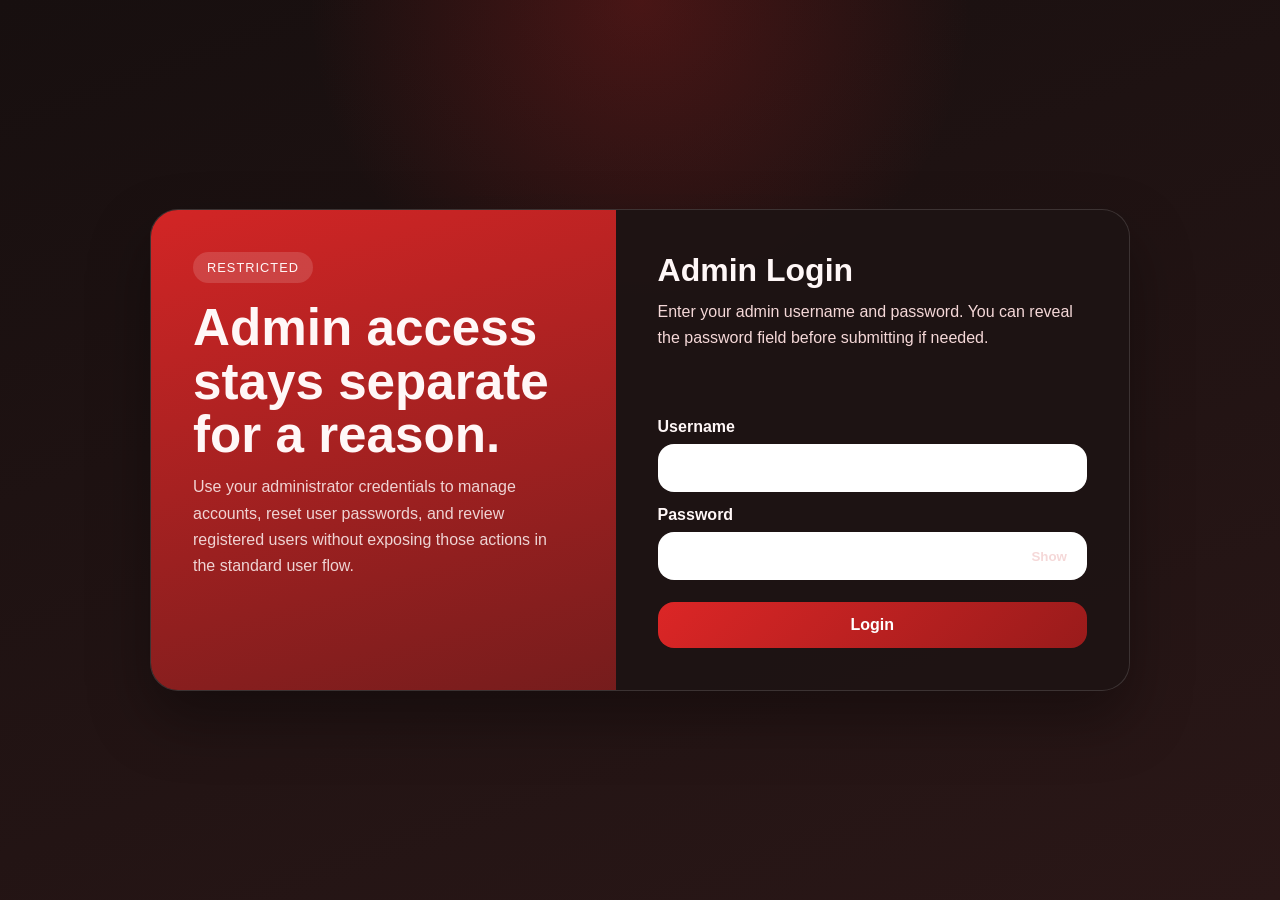
==== templates/admin_login.html @ b44cffe7 "Initial commit" ====
<!DOCTYPE html>
<html lang="en">
<head>
  <meta charset="utf-8"/>
  <meta name="viewport" content="width=device-width, initial-scale=1"/>
  <meta name="csrf-token" content="{{ csrf_token }}"/>
  <title>Admin Login</title>
  <link rel="stylesheet" href="/static/theme.css"/>
  <style>
    :root {
      --panel: rgba(34, 24, 24, 0.92);
      --text: #fff7f7;
      --muted: #f5d8d8;
      --danger: #fecaca;
      --danger-bg: rgba(185, 28, 28, 0.22);
      --success: #bbf7d0;
      --success-bg: rgba(21, 128, 61, 0.2);
      --border: rgba(255,255,255,0.12);
      --accent: #dc2626;
      --accent-dark: #991b1b;
    }
    * { box-sizing: border-box; }
    body {
      margin: 0;
      min-height: 100vh;
      display: grid;
      place-items: center;
      padding: 24px;
      font-family: "Segoe UI", Tahoma, Geneva, Verdana, sans-serif;
      color: var(--text);
      background:
        radial-gradient(circle at top, rgba(220, 38, 38, 0.24), transparent 30%),
        linear-gradient(160deg, #170f0f 0%, #2a1717 100%);
    }
    .shell {
      width: min(980px, 100%);
      display: grid;
      grid-template-columns: 0.95fr 1.05fr;
      border-radius: 28px;
      overflow: hidden;
      border: 1px solid var(--border);
      box-shadow: 0 28px 60px rgba(0, 0, 0, 0.34);
      background: var(--panel);
    }
    .story {
      padding: 42px;
      background: linear-gradient(165deg, rgba(220, 38, 38, 0.95), rgba(127, 29, 29, 0.9));
    }
    .story h1 {
      margin: 18px 0 12px;
      font-size: clamp(2rem, 4vw, 3.2rem);
      line-height: 1.05;
    }
    .story p {
      margin: 0;
      color: rgba(255, 245, 245, 0.84);
      line-height: 1.65;
    }
    .tag {
      display: inline-block;
      padding: 8px 14px;
      border-radius: 999px;
      background: rgba(255,255,255,0.14);
      text-transform: uppercase;
      letter-spacing: 0.08em;
      font-size: 0.8rem;
    }
    .card {
      padding: 42px;
      background: rgba(20, 12, 12, 0.3);
      display: flex;
      flex-direction: column;
      justify-content: center;
    }
    .card h2 {
      margin: 0 0 10px;
      font-size: 2rem;
    }
    .card p {
      margin: 0 0 22px;
      color: var(--muted);
      line-height: 1.6;
    }
    .field { margin-top: 14px; }
    label {
      display: block;
      margin-bottom: 8px;
      font-weight: 700;
    }
    input {
      width: 100%;
      border-radius: 16px;
      border: 1px solid var(--border);
      background: rgba(255,255,255,0.08);
      color: var(--text);
      padding: 14px 16px;
      font-size: 1rem;
    }
    input:focus {
      outline: none;
      border-color: rgba(254, 202, 202, 0.42);
      box-shadow: 0 0 0 4px rgba(220, 38, 38, 0.16);
    }
    .password-wrap { position: relative; }
    .toggle-btn {
      position: absolute;
      top: 50%;
      right: 12px;
      transform: translateY(-50%);
      border: 0;
      background: transparent;
      color: var(--muted);
      cursor: pointer;
      font-weight: 700;
      padding: 6px 8px;
      border-radius: 10px;
    }
    .toggle-btn:hover { background: rgba(255,255,255,0.08); }
    #message {
      min-height: 24px;
      margin-bottom: 8px;
      border-radius: 14px;
      font-weight: 700;
    }
    .btn {
      width: 100%;
      border: 0;
      border-radius: 16px;
      padding: 14px 18px;
      margin-top: 22px;
      cursor: pointer;
      color: white;
      font-size: 1rem;
      font-weight: 700;
      background: linear-gradient(135deg, var(--accent), var(--accent-dark));
    }
    @media (max-width: 860px) {
      .shell { grid-template-columns: 1fr; }
      .story, .card { padding: 28px 22px; }
    }
  </style>
</head>
<body>
  <div class="shell">
    <section class="story">
      <div class="tag">Restricted</div>
      <h1>Admin access stays separate for a reason.</h1>
      <p>Use your administrator credentials to manage accounts, reset user passwords, and review registered users without exposing those actions in the standard user flow.</p>
    </section>
    <section class="card">
      <h2>Admin Login</h2>
      <p>Enter your admin username and password. You can reveal the password field before submitting if needed.</p>
      <div id="message"></div>
      <form onsubmit="return false;">
        <div class="field">
          <label for="username">Username</label>
          <input id="username" type="text" autocomplete="username" required />
        </div>
        <div class="field">
          <label for="password">Password</label>
          <div class="password-wrap">
            <input id="password" type="password" autocomplete="current-password" required />
            <button id="togglePassword" class="toggle-btn" type="button">Show</button>
          </div>
        </div>
        <button id="loginBtn" class="btn">Login</button>
      </form>
    </section>
  </div>
  <script src="/static/app.js"></script>
  <script>
    const msg = document.getElementById('message');
    const passwordInput = document.getElementById('password');
    const togglePassword = document.getElementById('togglePassword');
    togglePassword.addEventListener('click', () => {
      const isPassword = passwordInput.type === 'password';
      passwordInput.type = isPassword ? 'text' : 'password';
      togglePassword.textContent = isPassword ? 'Hide' : 'Show';
    });
    document.getElementById('loginBtn').addEventListener('click', async () => {
      msg.textContent = '';
      msg.style.background = 'transparent';
      msg.style.padding = '0';
      const username = document.getElementById('username').value.trim();
      const password = passwordInput.value;
      if (!username || !password) {
        msg.textContent = 'Username and password required';
        msg.style.background = 'var(--danger-bg)';
        msg.style.color = 'var(--danger)';
        msg.style.padding = '12px 14px';
        return;
      }
      try {
        const res = await window.threeFA.jsonFetch('/admin/login', { username, password });
        const j = await res.json();
        if (!res.ok || !j.success) {
          msg.textContent = j.message || 'Login failed';
          msg.style.background = 'var(--danger-bg)';
          msg.style.color = 'var(--danger)';
          msg.style.padding = '12px 14px';
          return;
        }
        msg.textContent = 'Login successful. Redirecting...';
        msg.style.background = 'var(--success-bg)';
        msg.style.color = 'var(--success)';
        msg.style.padding = '12px 14px';
        setTimeout(() => {
          location.href = '/admin';
        }, 500);
      } catch (e) {
        msg.textContent = 'Network error: ' + e.message;
        msg.style.background = 'var(--danger-bg)';
        msg.style.color = 'var(--danger)';
        msg.style.padding = '12px 14px';
      }
    });
  </script>
</body>
</html>
---- static/theme.css ----
:root {
  --bg: #f5efe4;
  --surface: rgba(255, 252, 247, 0.92);
  --surface-strong: #fffdf9;
  --surface-muted: #f7f2e9;
  --text: #1f2933;
  --muted: #6b7280;
  --border: rgba(117, 96, 71, 0.16);
  --primary: #0f766e;
  --primary-dark: #115e59;
  --secondary: #0e7490;
  --secondary-dark: #155e75;
  --accent: #ea580c;
  --danger: #b91c1c;
  --danger-soft: #fee2e2;
  --success: #15803d;
  --success-soft: #dcfce7;
  --warning: #d97706;
  --warning-soft: #fef3c7;
  --shadow-lg: 0 28px 60px rgba(31, 41, 51, 0.14);
  --radius-xl: 28px;
  --radius-lg: 20px;
  --radius-md: 16px;
}

* {
  box-sizing: border-box;
}

body.app-shell {
  margin: 0;
  min-height: 100vh;
  font-family: "Segoe UI", Tahoma, Geneva, Verdana, sans-serif;
  color: var(--text);
  background:
    radial-gradient(circle at top left, rgba(15, 118, 110, 0.18), transparent 28%),
    radial-gradient(circle at bottom right, rgba(234, 88, 12, 0.16), transparent 24%),
    linear-gradient(150deg, #fbf8f2 0%, #efe6d8 100%);
}

.app-page {
  width: min(1120px, calc(100% - 32px));
  margin: 0 auto;
  padding: 28px 0 40px;
}

.hero-card,
.panel-card,
.glass-card {
  background: var(--surface);
  border: 1px solid var(--border);
  border-radius: var(--radius-xl);
  box-shadow: var(--shadow-lg);
  backdrop-filter: blur(10px);
}

.hero-card {
  background:
    linear-gradient(160deg, rgba(15, 118, 110, 0.96), rgba(14, 116, 144, 0.92)),
    linear-gradient(45deg, rgba(255,255,255,0.08), transparent);
  color: #f8fafc;
}

.hero-inner,
.panel-inner {
  padding: 30px;
}

.app-grid {
  display: grid;
  grid-template-columns: 0.92fr 1.08fr;
  gap: 24px;
}

.eyebrow {
  display: inline-flex;
  align-items: center;
  gap: 8px;
  padding: 8px 14px;
  border-radius: 999px;
  background: rgba(255,255,255,0.14);
  font-size: 0.8rem;
  text-transform: uppercase;
  letter-spacing: 0.08em;
}

.hero-title,
.page-title {
  margin: 16px 0 10px;
  font-size: clamp(2rem, 3vw, 3.2rem);
  line-height: 1.05;
}

.hero-copy,
.page-copy {
  margin: 0;
  line-height: 1.65;
  color: rgba(248, 250, 252, 0.88);
}

.page-copy {
  color: var(--muted);
}

.feature-stack {
  display: grid;
  gap: 12px;
  margin-top: 22px;
}

.feature-chip {
  padding: 14px 16px;
  border-radius: 18px;
  background: rgba(255,255,255,0.1);
  border: 1px solid rgba(255,255,255,0.12);
}

.panel-card {
  background: var(--surface-strong);
}

.topbar {
  display: flex;
  align-items: center;
  justify-content: space-between;
  gap: 12px;
  margin-bottom: 18px;
}

.title-block h1,
.title-block h2,
.title-block h3 {
  margin: 0 0 8px;
}

.title-block p {
  margin: 0;
  color: var(--muted);
  line-height: 1.6;
}

.info-banner,
.status-banner,
.soft-panel,
.option-card {
  border-radius: var(--radius-lg);
  border: 1px solid var(--border);
  background: var(--surface-muted);
}

.info-banner,
.status-banner {
  padding: 14px 16px;
}

.status-banner.success {
  background: var(--success-soft);
  color: var(--success);
}

.status-banner.error {
  background: var(--danger-soft);
  color: var(--danger);
}

.status-banner.warning {
  background: var(--warning-soft);
  color: var(--warning);
}

.button-row,
.button-stack {
  display: flex;
  gap: 12px;
  flex-wrap: wrap;
}

.button-stack {
  flex-direction: column;
}

.btn,
.btn-linklike {
  display: inline-flex;
  align-items: center;
  justify-content: center;
  gap: 8px;
  padding: 13px 18px;
  border-radius: var(--radius-md);
  border: 0;
  text-decoration: none;
  font-weight: 700;
  cursor: pointer;
  transition: transform 0.18s ease, box-shadow 0.18s ease, background 0.18s ease;
}

.btn:hover,
.btn-linklike:hover {
  transform: translateY(-1px);
}

.btn-primary {
  color: #fff;
  background: linear-gradient(135deg, var(--primary), var(--primary-dark));
}

.btn-secondary {
  color: #fff;
  background: linear-gradient(135deg, var(--secondary), var(--secondary-dark));
}

.btn-soft {
  color: var(--text);
  background: #f4efe6;
  border: 1px solid var(--border);
}

.btn-danger {
  color: #fff;
  background: linear-gradient(135deg, #dc2626, #991b1b);
}

.btn[disabled] {
  cursor: not-allowed;
  opacity: 0.55;
  transform: none;
}

.grid-two {
  display: grid;
  grid-template-columns: repeat(2, minmax(0, 1fr));
  gap: 16px;
}

.grid-three {
  display: grid;
  grid-template-columns: repeat(3, minmax(0, 1fr));
  gap: 16px;
}

.metric-card,
.option-card,
.tile {
  padding: 18px;
}

.metric-label {
  color: var(--muted);
  font-size: 0.9rem;
  margin-bottom: 6px;
}

.metric-value {
  font-size: 1.8rem;
  font-weight: 800;
}

.field {
  margin-top: 12px;
}

.field label {
  display: block;
  margin-bottom: 8px;
  font-weight: 700;
}

.field input,
.field select,
.field textarea {
  width: 100%;
  border: 1px solid var(--border);
  border-radius: var(--radius-md);
  padding: 14px 16px;
  font-size: 1rem;
  background: #fff;
}

.field input:focus,
.field select:focus,
.field textarea:focus {
  outline: none;
  border-color: rgba(15, 118, 110, 0.38);
  box-shadow: 0 0 0 4px rgba(15, 118, 110, 0.12);
}

.code-block {
  padding: 16px;
  border-radius: var(--radius-lg);
  background: #132126;
  color: #f8fafc;
  font-family: Consolas, "Courier New", monospace;
  word-break: break-all;
}

.qr-frame,
.media-card {
  border-radius: var(--radius-lg);
  border: 1px solid var(--border);
  background: #fff;
  padding: 16px;
  text-align: center;
}

.qr-frame img,
.media-card img,
.media-card video,
.media-card canvas {
  max-width: 100%;
  border-radius: 16px;
}

.table-wrap {
  overflow-x: auto;
  border-radius: var(--radius-lg);
  border: 1px solid var(--border);
  background: #fff;
}

table.data-table {
  width: 100%;
  border-collapse: collapse;
}

table.data-table th,
table.data-table td {
  padding: 14px 16px;
  text-align: left;
  border-bottom: 1px solid rgba(117, 96, 71, 0.1);
}

table.data-table th {
  background: #f7f2e9;
}

.pill-status {
  display: inline-flex;
  padding: 6px 10px;
  border-radius: 999px;
  font-size: 0.84rem;
  font-weight: 700;
}

.pill-status.good {
  color: var(--success);
  background: var(--success-soft);
}

.pill-status.bad {
  color: var(--danger);
  background: var(--danger-soft);
}

.muted {
  color: var(--muted);
}

.spacer-top {
  margin-top: 18px;
}

@media (max-width: 980px) {
  .app-grid,
  .grid-three {
    grid-template-columns: 1fr;
  }

  .grid-two {
    grid-template-columns: 1fr;
  }
}
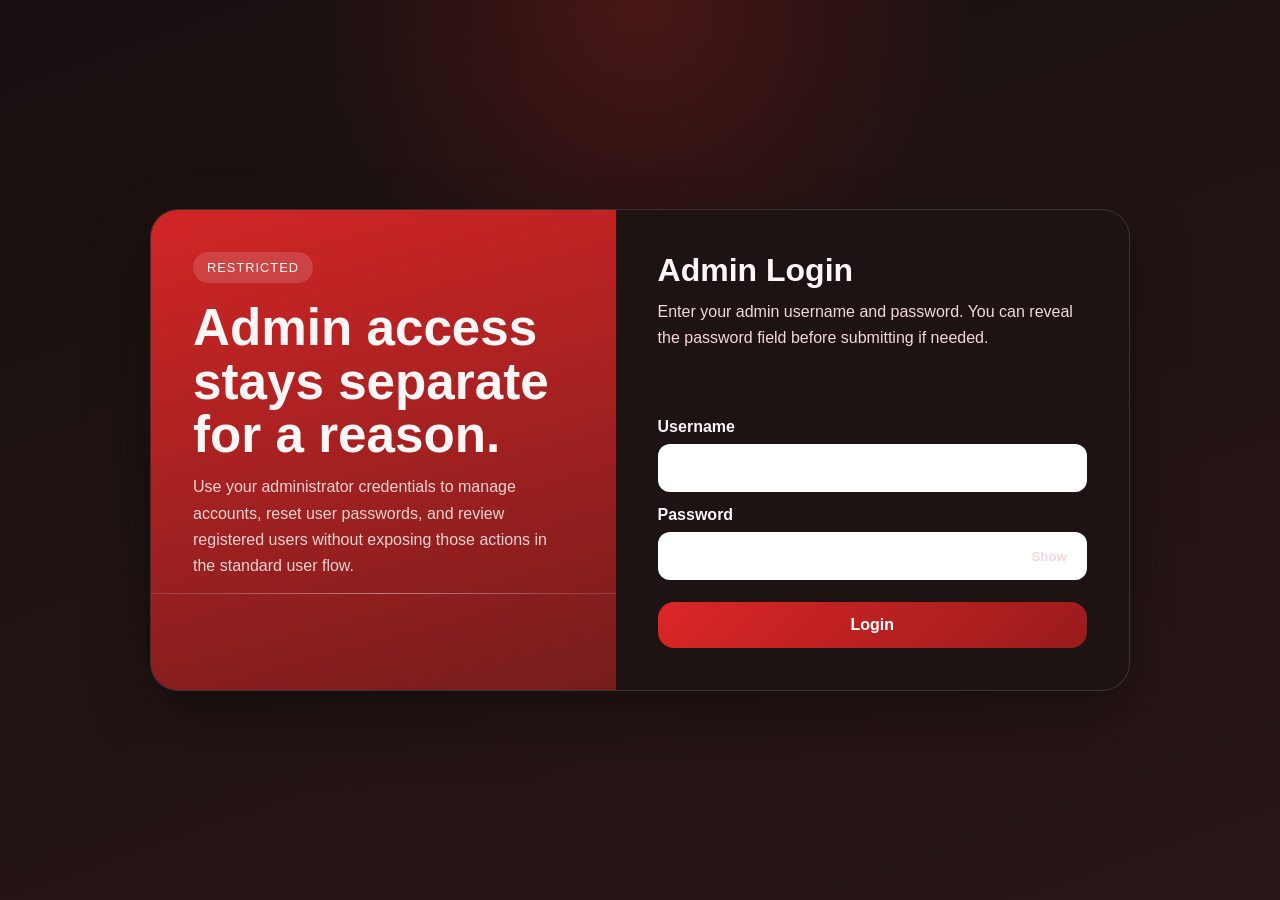
==== commit 9ebb34a9: "feat: enforce mandatory 3FA during registration and optimize code - Added registration flow endpoint" ====
--- a/templates/admin_login.html
+++ b/templates/admin_login.html
@@ -137,6 +137,35 @@
     @media (max-width: 860px) {
       .shell { grid-template-columns: 1fr; }
       .story, .card { padding: 28px 22px; }
+    }
+
+    .shell { animation: panelIn 0.6s ease both; }
+    .story { position: relative; overflow: hidden; }
+    .story::after {
+      content: "";
+      position: absolute;
+      inset: auto -20% 20% -20%;
+      height: 1px;
+      background: linear-gradient(90deg, transparent, rgba(255,255,255,0.42), transparent);
+      animation: scanLine 3.2s ease-in-out infinite;
+    }
+    input, .btn { transition: transform 0.16s ease, box-shadow 0.16s ease, border-color 0.16s ease; }
+    .btn:hover { transform: translateY(-1px); box-shadow: 0 14px 26px rgba(220, 38, 38, 0.24); }
+    @keyframes panelIn {
+      from { opacity: 0; transform: translateY(14px); }
+      to { opacity: 1; transform: translateY(0); }
+    }
+    @keyframes scanLine {
+      0%, 100% { transform: translateY(-36px); opacity: 0; }
+      50% { opacity: 1; }
+      100% { transform: translateY(120px); }
+    }
+    @media (prefers-reduced-motion: reduce) {
+      *, *::before, *::after {
+        animation-duration: 0.01ms !important;
+        animation-iteration-count: 1 !important;
+        transition-duration: 0.01ms !important;
+      }
     }
   </style>
 </head>
--- a/static/theme.css
+++ b/static/theme.css
@@ -1,8 +1,8 @@
 :root {
-  --bg: #f5efe4;
-  --surface: rgba(255, 252, 247, 0.92);
-  --surface-strong: #fffdf9;
-  --surface-muted: #f7f2e9;
+  --bg: #f5f1e9;
+  --surface: rgba(255, 253, 248, 0.9);
+  --surface-strong: rgba(255, 255, 252, 0.96);
+  --surface-muted: #f3f5ed;
   --text: #1f2933;
   --muted: #6b7280;
   --border: rgba(117, 96, 71, 0.16);
@@ -17,10 +17,12 @@
   --success-soft: #dcfce7;
   --warning: #d97706;
   --warning-soft: #fef3c7;
-  --shadow-lg: 0 28px 60px rgba(31, 41, 51, 0.14);
-  --radius-xl: 28px;
-  --radius-lg: 20px;
-  --radius-md: 16px;
+  --ink-blue: #162b3a;
+  --shadow-lg: 0 26px 70px rgba(25, 35, 44, 0.16);
+  --shadow-sm: 0 12px 28px rgba(25, 35, 44, 0.08);
+  --radius-xl: 22px;
+  --radius-lg: 16px;
+  --radius-md: 12px;
 }
 
 * {
@@ -33,15 +35,41 @@
   font-family: "Segoe UI", Tahoma, Geneva, Verdana, sans-serif;
   color: var(--text);
   background:
-    radial-gradient(circle at top left, rgba(15, 118, 110, 0.18), transparent 28%),
-    radial-gradient(circle at bottom right, rgba(234, 88, 12, 0.16), transparent 24%),
-    linear-gradient(150deg, #fbf8f2 0%, #efe6d8 100%);
+    linear-gradient(90deg, rgba(22, 43, 58, 0.035) 1px, transparent 1px),
+    linear-gradient(rgba(22, 43, 58, 0.03) 1px, transparent 1px),
+    radial-gradient(circle at 8% 14%, rgba(15, 118, 110, 0.24), transparent 30%),
+    radial-gradient(circle at 88% 18%, rgba(14, 116, 144, 0.24), transparent 28%),
+    radial-gradient(circle at 12% 82%, rgba(225, 29, 72, 0.18), transparent 30%),
+    radial-gradient(circle at 72% 76%, rgba(217, 119, 6, 0.2), transparent 34%),
+    radial-gradient(circle at 50% 12%, rgba(124, 58, 237, 0.16), transparent 28%),
+    linear-gradient(130deg, #fbf8f2 0%, #e8f4ef 18%, #e9eef8 36%, #f8ebe1 54%, #f4e6f8 72%, #eef6df 100%);
+  background-size: 34px 34px, 34px 34px, 160% 160%, 160% 160%, 180% 180%, 180% 180%, 180% 180%, 240% 240%;
+  background-position: 0 0, 0 0, 0% 0%, 100% 0%, 0% 100%, 100% 100%, 50% 0%, 0% 50%;
+  overflow-x: hidden;
+  animation: pageDrift 18s ease-in-out infinite alternate, chromaShift 28s ease-in-out infinite;
+}
+
+body.motion-ready {
+  cursor: default;
 }
 
 .app-page {
   width: min(1120px, calc(100% - 32px));
   margin: 0 auto;
   padding: 28px 0 40px;
+  position: relative;
+}
+
+.app-page::before {
+  content: "";
+  position: fixed;
+  inset: 0;
+  pointer-events: none;
+  background:
+    linear-gradient(120deg, transparent 0 35%, rgba(255, 255, 255, 0.28) 48%, transparent 62%),
+    radial-gradient(circle at 50% 105%, rgba(234, 88, 12, 0.13), transparent 32%);
+  opacity: 0.55;
+  animation: sheen 9s linear infinite;
 }
 
 .hero-card,
@@ -52,18 +80,63 @@
   border-radius: var(--radius-xl);
   box-shadow: var(--shadow-lg);
   backdrop-filter: blur(10px);
+  position: relative;
+  overflow: hidden;
+  animation: riseIn 0.55s ease both;
+  transform-style: preserve-3d;
+}
+
+.hero-card.dynamic-depth,
+.panel-card.dynamic-depth,
+.glass-card.dynamic-depth {
+  transform:
+    perspective(1000px)
+    rotateX(calc(var(--depth-y, 0) * -3deg))
+    rotateY(calc(var(--depth-x, 0) * 3deg))
+    translateY(0);
+  transition: transform 0.18s ease, box-shadow 0.18s ease;
+}
+
+.hero-card.dynamic-depth:hover,
+.panel-card.dynamic-depth:hover,
+.glass-card.dynamic-depth:hover {
+  box-shadow: 0 34px 84px rgba(25, 35, 44, 0.2);
 }
 
 .hero-card {
   background:
-    linear-gradient(160deg, rgba(15, 118, 110, 0.96), rgba(14, 116, 144, 0.92)),
-    linear-gradient(45deg, rgba(255,255,255,0.08), transparent);
+    linear-gradient(160deg, rgba(20, 43, 58, 0.98), rgba(15, 118, 110, 0.93) 58%, rgba(14, 116, 144, 0.9)),
+    linear-gradient(45deg, rgba(255,255,255,0.1), transparent);
   color: #f8fafc;
+}
+
+.hero-card::before,
+.hero-card::after {
+  content: "";
+  position: absolute;
+  pointer-events: none;
+}
+
+.hero-card::before {
+  inset: 18px;
+  border: 1px solid rgba(255, 255, 255, 0.08);
+  border-radius: 18px;
+}
+
+.hero-card::after {
+  left: -20%;
+  right: -20%;
+  bottom: 18%;
+  height: 1px;
+  background: linear-gradient(90deg, transparent, rgba(255,255,255,0.38), transparent);
+  animation: scanLine 3.8s ease-in-out infinite;
 }
 
 .hero-inner,
 .panel-inner {
   padding: 30px;
+  position: relative;
+  z-index: 1;
 }
 
 .app-grid {
@@ -113,10 +186,13 @@
   border-radius: 18px;
   background: rgba(255,255,255,0.1);
   border: 1px solid rgba(255,255,255,0.12);
+  animation: itemFloat 4.6s ease-in-out infinite;
+  animation-delay: var(--stagger, 0ms);
 }
 
 .panel-card {
   background: var(--surface-strong);
+  animation-delay: 0.08s;
 }
 
 .topbar {
@@ -151,11 +227,13 @@
 .info-banner,
 .status-banner {
   padding: 14px 16px;
+  box-shadow: inset 0 1px 0 rgba(255,255,255,0.58);
 }
 
 .status-banner.success {
   background: var(--success-soft);
   color: var(--success);
+  animation: softPulse 1.6s ease-in-out infinite;
 }
 
 .status-banner.error {
@@ -191,22 +269,67 @@
   text-decoration: none;
   font-weight: 700;
   cursor: pointer;
+  overflow: hidden;
+  position: relative;
   transition: transform 0.18s ease, box-shadow 0.18s ease, background 0.18s ease;
+}
+
+.btn::before,
+.btn-linklike::before {
+  content: "";
+  position: absolute;
+  inset: 0;
+  background: linear-gradient(120deg, transparent 0 30%, rgba(255,255,255,0.34) 48%, transparent 66%);
+  transform: translateX(-120%);
+  transition: transform 0.5s ease;
+}
+
+.btn::after,
+.btn-linklike::after {
+  content: "";
+  position: absolute;
+  width: 12px;
+  height: 12px;
+  left: var(--tap-x, 50%);
+  top: var(--tap-y, 50%);
+  border-radius: 999px;
+  background: rgba(255, 255, 255, 0.38);
+  opacity: 0;
+  transform: translate(-50%, -50%) scale(1);
+  pointer-events: none;
 }
 
 .btn:hover,
 .btn-linklike:hover {
   transform: translateY(-1px);
+  box-shadow: var(--shadow-sm);
+}
+
+.btn:hover::before,
+.btn-linklike:hover::before {
+  transform: translateX(120%);
+}
+
+.btn.is-tapping::after,
+.btn-linklike.is-tapping::after {
+  animation: tapRipple 0.42s ease-out;
+}
+
+.btn:active,
+.btn-linklike:active {
+  transform: translateY(0);
 }
 
 .btn-primary {
   color: #fff;
   background: linear-gradient(135deg, var(--primary), var(--primary-dark));
+  box-shadow: 0 12px 24px rgba(15, 118, 110, 0.2);
 }
 
 .btn-secondary {
   color: #fff;
   background: linear-gradient(135deg, var(--secondary), var(--secondary-dark));
+  box-shadow: 0 12px 24px rgba(14, 116, 144, 0.18);
 }
 
 .btn-soft {
@@ -242,6 +365,17 @@
 .option-card,
 .tile {
   padding: 18px;
+  animation: cascadeIn 0.5s ease both;
+  animation-delay: var(--stagger, 0ms);
+  transition: transform 0.18s ease, box-shadow 0.18s ease, border-color 0.18s ease;
+}
+
+.metric-card:hover,
+.option-card:hover,
+.tile:hover {
+  border-color: rgba(15, 118, 110, 0.22);
+  box-shadow: var(--shadow-sm);
+  transform: translateY(-2px);
 }
 
 .metric-label {
@@ -274,6 +408,7 @@
   padding: 14px 16px;
   font-size: 1rem;
   background: #fff;
+  transition: border-color 0.18s ease, box-shadow 0.18s ease, transform 0.18s ease;
 }
 
 .field input:focus,
@@ -282,6 +417,49 @@
   outline: none;
   border-color: rgba(15, 118, 110, 0.38);
   box-shadow: 0 0 0 4px rgba(15, 118, 110, 0.12);
+  transform: translateY(-1px);
+}
+
+.field input.input-error {
+  border-color: rgba(185, 28, 28, 0.62);
+  box-shadow: 0 0 0 4px rgba(185, 28, 28, 0.12);
+  animation: inputShake 0.24s ease;
+}
+
+.admin-create-panel {
+  padding: 18px;
+}
+
+.admin-form-grid {
+  display: grid;
+  grid-template-columns: repeat(4, minmax(0, 1fr));
+  gap: 14px;
+  align-items: end;
+  margin-top: 12px;
+}
+
+.action-field {
+  display: flex;
+  align-items: end;
+}
+
+.action-field .btn {
+  width: 100%;
+}
+
+.inline-edit-form {
+  display: grid;
+  grid-template-columns: minmax(160px, 1fr) auto;
+  gap: 8px;
+  align-items: center;
+}
+
+.inline-edit-form input {
+  width: 100%;
+  border: 1px solid var(--border);
+  border-radius: var(--radius-md);
+  padding: 11px 12px;
+  font-size: 0.96rem;
 }
 
 .code-block {
@@ -300,6 +478,7 @@
   background: #fff;
   padding: 16px;
   text-align: center;
+  box-shadow: inset 0 0 0 6px rgba(15, 118, 110, 0.04);
 }
 
 .qr-frame img,
@@ -307,7 +486,8 @@
 .media-card video,
 .media-card canvas {
   max-width: 100%;
-  border-radius: 16px;
+  border-radius: 12px;
+  animation: focusIn 0.75s ease both;
 }
 
 .table-wrap {
@@ -331,6 +511,16 @@
 
 table.data-table th {
   background: #f7f2e9;
+}
+
+table.data-table tbody tr {
+  animation: cascadeIn 0.42s ease both;
+  animation-delay: var(--stagger, 0ms);
+  transition: background 0.16s ease;
+}
+
+table.data-table tbody tr:hover {
+  background: rgba(15, 118, 110, 0.055);
 }
 
 .pill-status {
@@ -361,7 +551,8 @@
 
 @media (max-width: 980px) {
   .app-grid,
-  .grid-three {
+  .grid-three,
+  .admin-form-grid {
     grid-template-columns: 1fr;
   }
 
@@ -369,3 +560,89 @@
     grid-template-columns: 1fr;
   }
 }
+
+@keyframes pageDrift {
+  from { background-position: 0 0, 0 0, 0% 0%, 100% 0%, 0% 100%, 100% 100%, 50% 0%, 0% 50%; }
+  to { background-position: 26px 18px, 26px 18px, 0% 0%, 100% 0%, 0% 100%, 100% 100%, 50% 0%, 0% 50%; }
+}
+
+@keyframes chromaShift {
+  0% {
+    background-position: 0 0, 0 0, 0% 0%, 100% 0%, 0% 100%, 100% 100%, 50% 0%, 0% 50%;
+    filter: hue-rotate(0deg);
+  }
+  25% {
+    background-position: 26px 18px, 26px 18px, 28% 18%, 72% 16%, 12% 78%, 86% 74%, 48% 8%, 100% 50%;
+    filter: hue-rotate(55deg) saturate(1.08);
+  }
+  50% {
+    background-position: 26px 18px, 26px 18px, 100% 36%, 0% 24%, 38% 100%, 62% 0%, 0% 0%, 100% 50%;
+    filter: hue-rotate(120deg) saturate(1.12);
+  }
+  75% {
+    background-position: 26px 18px, 26px 18px, 64% 100%, 14% 62%, 100% 28%, 0% 86%, 84% 0%, 0% 50%;
+    filter: hue-rotate(220deg) saturate(1.08);
+  }
+  100% {
+    background-position: 26px 18px, 26px 18px, 0% 100%, 100% 100%, 100% 18%, 0% 0%, 52% 72%, 0% 50%;
+    filter: hue-rotate(360deg);
+  }
+}
+
+@keyframes sheen {
+  from { transform: translateX(-35%); }
+  to { transform: translateX(35%); }
+}
+
+@keyframes riseIn {
+  from { opacity: 0; transform: translateY(12px); }
+  to { opacity: 1; transform: translateY(0); }
+}
+
+@keyframes scanLine {
+  0%, 100% { transform: translateY(-46px); opacity: 0; }
+  45%, 55% { opacity: 1; }
+  100% { transform: translateY(120px); }
+}
+
+@keyframes softPulse {
+  0%, 100% { box-shadow: 0 0 0 0 rgba(21, 128, 61, 0.15); }
+  50% { box-shadow: 0 0 0 7px rgba(21, 128, 61, 0); }
+}
+
+@keyframes focusIn {
+  from { opacity: 0; transform: scale(0.98); }
+  to { opacity: 1; transform: scale(1); }
+}
+
+@keyframes cascadeIn {
+  from { opacity: 0; transform: translateY(8px); }
+  to { opacity: 1; transform: translateY(0); }
+}
+
+@keyframes itemFloat {
+  0%, 100% { transform: translateY(0); }
+  50% { transform: translateY(-3px); }
+}
+
+@keyframes tapRipple {
+  from { opacity: 0.42; transform: translate(-50%, -50%) scale(1); }
+  to { opacity: 0; transform: translate(-50%, -50%) scale(18); }
+}
+
+@keyframes inputShake {
+  0%, 100% { transform: translateX(0); }
+  25% { transform: translateX(-4px); }
+  75% { transform: translateX(4px); }
+}
+
+@media (prefers-reduced-motion: reduce) {
+  *,
+  *::before,
+  *::after {
+    animation-duration: 0.01ms !important;
+    animation-iteration-count: 1 !important;
+    scroll-behavior: auto !important;
+    transition-duration: 0.01ms !important;
+  }
+}
